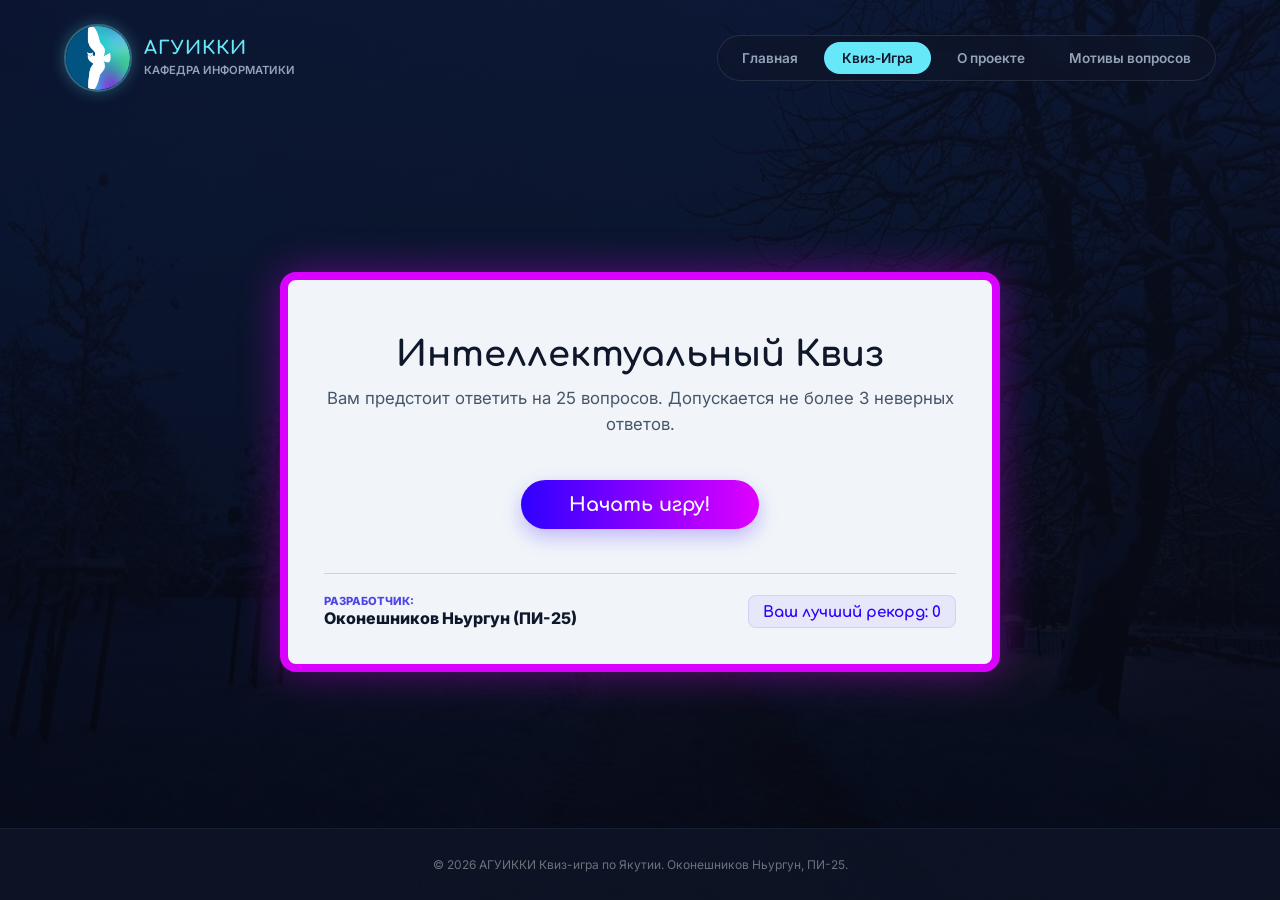
==== game.html @ 8035db46 "Commit Changes" ====
<!DOCTYPE html>
<html lang="ru">
<head>
    <meta charset="UTF-8">
    <meta name="viewport" content="width=device-width, initial-scale=1.0">
    <title>Квиз-игра по Якутии — Игра</title>
    
    <link href="https://fonts.googleapis.com/css2?family=Inter:wght@300;400;600;800&family=Comfortaa:wght@700&display=swap" rel="stylesheet">
    <link rel="stylesheet" href="style.css">
    <style>
        /* Дополнительные стили для мобильной адаптации блока с рекордом */
        .info-row {
            display: flex;
            flex-wrap: wrap;
            justify-content: space-between;
            align-items: center;
            gap: 15px;
            margin-top: 20px;
        }
        .record-badge {
            display: inline-block;
            white-space: nowrap;
        }
        @media (max-width: 600px) {
            .info-row {
                flex-direction: column;
                text-align: center;
            }
        }
    </style>
</head>
<body>

    <canvas id="snowCanvas"></canvas>
    <div id="screenFlash" class="screen-flash"></div>

    <header class="header-container">
        <div class="logo-group">
            <a href="https://aguikki.ru/" target="_blank" class="logo-link">
                <div class="logo-container">
                    <img src="logo.png" alt="Логотип АГУИКИ" class="logo-image" onerror="this.src='https://placehold.co/80x80/0f172a/67e8f9?text=АГИКИ'">
                </div>
            </a>
            <div>
                <h1 class="comfortaa header-title">АГУИККИ</h1>
                <span class="header-subtitle">Кафедра Информатики</span>
            </div>
        </div>

        <nav class="nav-menu">
            <a href="index.html" class="nav-link">Главная</a>
            <a href="game.html" class="nav-link active">Квиз-Игра</a>
            <a href="project.html" class="nav-link">О проекте</a>
            <a href="questions.html" class="nav-link">Мотивы вопросов</a>
        </nav>
    </header>

    <main class="main-container">
        <section class="page-section">
            
            <div id="startScreen" class="card-start">
                <div class="center-content">
                    <h1 class="comfortaa title-main">Интеллектуальный Квиз</h1>
                    <p class="subtitle-main">Вам предстоит ответить на 25 вопросов. Допускается не более 3 неверных ответов.</p>
                </div>

                <div class="btn-center-box">
                    <button id="startGameBtn" class="comfortaa btn-start">Начать игру!</button>
                </div>

                <div class="info-row">
                    <div class="student-details">
                        <div class="student-label">Разработчик:</div>
                        <div class="student-name">Оконешников Ньургун (ПИ-25)</div>
                    </div>
                    <div class="record-badge">
                        <span class="comfortaa">Ваш лучший рекорд: <span id="highScoreVal">0</span></span>
                    </div>
                </div>
            </div>

            <div id="gameScreen" class="card-game hidden">
                <div class="status-bar">
                    <div class="hearts-box">
                        <span class="status-label">Жизни:</span>
                        <div id="livesContainer" class="hearts-box"></div>
                    </div>
                    <div class="score-badge">
                        <span class="comfortaa">Счёт: <span id="currentScore">0</span></span>
                    </div>
                </div>

                <div class="progress-track">
                    <div id="progressBar" class="progress-fill"></div>
                </div>

                <div class="question-box">
                    <span id="questionCategory" class="category-badge">Категория</span>
                    <h2 id="questionText" class="question-title">Загрузка...</h2>
                </div>

                <div id="optionsContainer" class="options-grid"></div>

                <div class="submit-container">
                    <button id="submitAnswerBtn" disabled class="comfortaa btn-submit">
                        Ответить
                    </button>
                </div>
            </div>

            <div id="gameOverScreen" class="card-start hidden">
                <div class="center-content">
                    <h1 class="comfortaa title-main">Квиз завершен!</h1>
                    <div class="record-group">
                        <div class="score-box">
                            <span class="score-box-label">Ваш результат</span>
                            <span id="finalScoreVal" class="score-box-val">0</span>
                        </div>
                        <div id="newRecordBadge" class="record-badge-new hidden">
                            <span class="record-badge-text">🎉 Новый рекорд!</span>
                        </div>
                    </div>
                </div>

                <div class="btn-center-box">
                    <button id="restartGameBtn" class="comfortaa btn-start">Попробовать ещё раз</button>
                </div>
            </div>

        </section>
    </main>

    <footer class="footer-container">
        <p>© 2026 АГУИККИ Квиз-игра по Якутии. Оконешников Ньургун, ПИ-25.</p>
    </footer>

    <script src="script.js"></script>
</body>
</html>
---- style.css ----
html {
    scroll-behavior: smooth;
}

body {
    font-family: 'Inter', sans-serif;
    margin: 0;
    padding: 0;
    min-height: 100vh;
    color: #ffffff;
    display: flex;
    flex-direction: column;
    justify-content: space-between;
    position: relative;
    overflow-x: hidden;
    
    /* Четвертое фото на задний план */
    background: linear-gradient(rgba(10, 15, 30, 0.85), rgba(5, 7, 15, 0.92)), 
                url('7d7f924ccedef58fe0896442cf349aff.jpg') no-repeat center center fixed;
    background-size: cover;
}

/* Декоративный холст снега */
#snowCanvas {
    position: fixed;
    top: 0;
    left: 0;
    width: 100%;
    height: 100%;
    pointer-events: none;
    z-index: 5;
}

.comfortaa {
    font-family: 'Comfortaa', sans-serif;
}

.hidden {
    display: none !important;
}

/* ==========================================
   2. ПОЛНОЭКРАННАЯ ПРЯМОУГОЛЬНАЯ ВСПЫШКА НА ОТВЕТЫ
   ========================================== */
.screen-flash {
    position: fixed;
    top: 0;
    left: 0;
    width: 100vw;
    height: 100vh;
    pointer-events: none;
    z-index: 9999;
    opacity: 0;
    transition: opacity 0.15s ease-out;
}

/* Очень деликатное прямоугольное свечение во весь экран */
.screen-flash.flash-correct {
    background-color: rgba(16, 185, 129, 0.08); /* Приятный прозрачный зеленый */
    opacity: 1;
}

.screen-flash.flash-wrong {
    background-color: rgba(239, 68, 68, 0.08); /* Приятный прозрачный красный */
    opacity: 1;
}

/* ==========================================
   3. ШАПКА САЙТА И НАВИГАЦИЯ
   ========================================== */
.header-container {
    width: 100%;
    max-width: 1200px;
    margin: 0 auto;
    padding: 24px;
    box-sizing: border-box;
    display: flex;
    flex-wrap: wrap;
    justify-content: space-between;
    align-items: center;
    position: relative;
    z-index: 10;
    gap: 16px;
}

.logo-group {
    display: flex;
    align-items: center;
}

/* Ссылка-логотип с плавным увеличением при наведении */
.logo-link {
    text-decoration: none;
    display: inline-block;
}

.logo-container {
    width: 64px;
    height: 64px;
    border-radius: 50%;
    overflow: hidden;
    border: 2px solid rgba(103, 232, 249, 0.4);
    box-shadow: 0 0 15px rgba(103, 232, 249, 0.3);
    margin-right: 12px;
    transition: transform 0.3s cubic-bezier(0.175, 0.885, 0.32, 1.275);
    cursor: pointer;
}

/* Триггер наведения на логотип (увеличивается) */
.logo-link:hover .logo-container {
    transform: scale(1.15);
    border-color: rgba(103, 232, 249, 0.8);
    box-shadow: 0 0 20px rgba(103, 232, 249, 0.5);
}

.logo-image {
    width: 100%;
    height: 100%;
    object-fit: cover;
}

.header-title {
    font-size: 1.15rem;
    color: #67e8f9;
    margin: 0;
    letter-spacing: 0.05em;
}

.header-subtitle {
    font-size: 0.7rem;
    text-transform: uppercase;
    color: #94a3b8;
    font-weight: 600;
}

/* Навигационное меню (обычные ссылки) */
.nav-menu {
    display: flex;
    gap: 8px;
    background-color: rgba(15, 23, 42, 0.6);
    padding: 6px;
    border-radius: 9999px;
    border: 1px solid rgba(255, 255, 255, 0.1);
    backdrop-filter: blur(8px);
}

.nav-link {
    text-decoration: none;
    color: #94a3b8;
    padding: 8px 18px;
    border-radius: 9999px;
    font-weight: 600;
    font-size: 0.85rem;
    cursor: pointer;
    transition: all 0.3s ease;
}

.nav-link:hover {
    color: #ffffff;
}

.nav-link.active {
    background-color: #67e8f9;
    color: #0f172a;
}

/* ==========================================
   4. СТРУКТУРА СТРАНИЦ
   ========================================== */
.main-container {
    flex: 1;
    width: 100%;
    max-width: 1100px;
    margin: 0 auto;
    padding: 24px;
    box-sizing: border-box;
    display: flex;
    align-items: center;
    justify-content: center;
    position: relative;
    z-index: 10;
}

.page-section {
    width: 100%;
    animation: fadeSlideIn 0.5s ease-out forwards;
}

@keyframes fadeSlideIn {
    from {
        opacity: 0;
        transform: translateY(15px);
    }
    to {
        opacity: 1;
        transform: translateY(0);
    }
}

/* Двухколоночная сетка */
.home-grid {
    display: grid;
    grid-template-columns: 1fr;
    gap: 40px;
    align-items: center;
    width: 100%;
}

@media (min-width: 768px) {
    .home-grid {
        grid-template-columns: 1.2fr 0.8fr;
    }
}

.home-text-side {
    text-align: left;
}

.welcome-badge {
    display: inline-block;
    background-color: rgba(103, 232, 249, 0.1);
    color: #67e8f9;
    border: 1px solid rgba(103, 232, 249, 0.2);
    padding: 6px 14px;
    border-radius: 9999px;
    font-size: 0.75rem;
    font-weight: bold;
    text-transform: uppercase;
    margin-bottom: 16px;
}

.main-heading {
    font-size: 2.2rem;
    line-height: 1.3;
    margin: 0 0 16px 0;
    color: #ffffff;
}

.main-paragraph {
    font-size: 1rem;
    line-height: 1.6;
    color: #cbd5e1;
    margin-bottom: 16px;
}

/* Скругленная статичная рамка для картинок (курсор-палец и зум убраны) */
.home-image-side {
    display: flex;
    justify-content: center;
    align-items: center;
}

.rounded-image-wrapper {
    width: 100%;
    max-width: 320px;
    aspect-ratio: 4 / 5;
    border-radius: 24px;
    overflow: hidden;
    border: 4px solid rgba(103, 232, 249, 0.4);
    box-shadow: 0 10px 30px rgba(103, 232, 249, 0.15);
    background-color: #020617;
}

.rounded-decor-image {
    width: 100%;
    height: 100%;
    object-fit: cover;
    display: block;
}

/* ==========================================
   5. СТАРТОВАЯ И ФИНАЛЬНАЯ КАРТОЧКА КВИЗА (Светлая тема)
   ========================================== */
.card-start {
    width: 100%;
    max-width: 720px;
    margin: 0 auto;
    background-color: #f1f5f9;
    color: #0f172a;
    border: 8px solid #d900ff;
    border-radius: 16px;
    padding: 36px;
    box-sizing: border-box;
    box-shadow: 0 0 40px rgba(217, 0, 255, 0.4);
    min-height: 400px;
    display: flex;
    flex-direction: column;
    justify-content: space-between;
}

.center-content {
    text-align: center;
    margin: auto 0;
}

.title-main {
    font-size: 2.2rem;
    color: #0f172a;
    margin: 0 0 12px 0;
    font-weight: 800;
}

.subtitle-main {
    font-size: 1.05rem;
    color: #475569;
    margin: 0;
    line-height: 1.5;
}

.btn-center-box {
    margin: 24px 0;
    text-align: center;
}

.btn-start {
    background: linear-gradient(to right, #2F00FF, #E000FF);
    color: #ffffff;
    text-decoration: none;
    font-size: 1.2rem;
    font-weight: bold;
    padding: 14px 48px;
    border: none;
    border-radius: 9999px;
    cursor: pointer;
    box-shadow: 0 8px 20px rgba(47, 0, 255, 0.25);
    display: inline-block;
    transition: all 0.3s ease;
}

.btn-start:hover {
    transform: translateY(-2px);
    box-shadow: 0 12px 25px rgba(224, 0, 255, 0.4);
}

.info-row {
    display: flex;
    justify-content: space-between;
    align-items: flex-end;
    border-top: 1px solid #cbd5e1;
    padding-top: 20px;
    margin-top: 20px;
}

.student-details {
    text-align: left;
    font-size: 0.85rem;
    color: #475569;
}

.student-label {
    font-size: 0.7rem;
    text-transform: uppercase;
    color: #4f46e5;
    font-weight: 800;
}

.student-name {
    color: #0f172a;
    font-weight: 800;
    font-size: 1rem;
}

.record-badge {
    color: #2f00ff;
    font-weight: 800;
    font-size: 0.95rem;
    background-color: rgba(47, 0, 255, 0.05);
    padding: 6px 14px;
    border-radius: 8px;
    border: 1px solid rgba(47, 0, 255, 0.1);
}

/* ==========================================
   6. ИГРОВАЯ КАРТОЧКА КВИЗА (Темная тема)
   ========================================== */
.card-game {
    width: 100%;
    max-width: 720px;
    margin: 0 auto;
    background-color: rgba(15, 23, 42, 0.9);
    border: 3px solid rgba(103, 232, 249, 0.4);
    border-radius: 16px;
    padding: 30px;
    box-sizing: border-box;
    backdrop-filter: blur(12px);
    min-height: 460px;
    display: flex;
    flex-direction: column;
    justify-content: space-between;
    box-shadow: 0 15px 35px rgba(0, 0, 0, 0.5);
}

.status-bar {
    display: flex;
    justify-content: space-between;
    align-items: center;
    border-bottom: 1px solid rgba(255, 255, 255, 0.1);
    padding-bottom: 12px;
}

.status-label {
    font-size: 0.75rem;
    text-transform: uppercase;
    color: #67e8f9;
    font-weight: 800;
    margin-right: 8px;
}

.score-badge {
    background-color: rgba(255, 255, 255, 0.05);
    padding: 6px 14px;
    border-radius: 8px;
    border: 1px solid rgba(255, 255, 255, 0.1);
    font-weight: 800;
}

.progress-track {
    width: 100%;
    height: 6px;
    background-color: rgba(255, 255, 255, 0.1);
    border-radius: 9999px;
    margin-top: 14px;
    overflow: hidden;
}

.progress-fill {
    height: 100%;
    background: linear-gradient(to right, #22d3ee, #d900ff);
    width: 0%;
    transition: width 0.4s ease;
}

.question-box {
    margin: 20px 0;
    text-align: center;
}

.category-badge {
    font-size: 0.75rem;
    text-transform: uppercase;
    color: #22d3ee;
    font-weight: 800;
    letter-spacing: 0.1em;
    display: block;
    margin-bottom: 6px;
}

.question-title {
    font-size: 1.15rem;
    font-weight: 600;
    line-height: 1.5;
    margin: 0;
}

.options-grid {
    display: flex;
    flex-direction: column;
    gap: 10px;
    margin-bottom: 20px;
}

/* Кнопки ответов */
.btn-option {
    width: 100%;
    text-align: left;
    background-color: rgba(30, 41, 59, 0.7);
    border: 1px solid rgba(255, 255, 255, 0.1);
    color: #ffffff;
    padding: 14px 20px;
    border-radius: 10px;
    display: flex;
    justify-content: space-between;
    align-items: center;
    cursor: pointer;
    box-sizing: border-box;
    font-size: 0.9rem;
    font-weight: 600;
    transition: all 0.2s ease;
}

.btn-option:hover:not(:disabled) {
    background-color: rgba(51, 65, 85, 0.8);
    transform: translateX(4px);
}

.btn-option-selected {
    background-color: rgba(30, 58, 138, 0.9) !important;
    border-color: #22d3ee !important;
    box-shadow: 0 0 12px rgba(34, 211, 238, 0.2);
}

.btn-option-correct {
    background-color: rgba(16, 185, 129, 0.8) !important;
    border-color: #34d399 !important;
}

.btn-option-wrong {
    background-color: rgba(239, 68, 68, 0.8) !important;
    border-color: #f87171 !important;
}

.check-circle {
    width: 20px;
    height: 20px;
    border-radius: 50%;
    border: 2px solid rgba(255, 255, 255, 0.25);
    display: flex;
    align-items: center;
    justify-content: center;
    font-size: 11px;
    font-weight: bold;
    color: transparent;
}

/* Кнопка "Ответить" */
.submit-container {
    text-align: center;
}

.btn-submit {
    color: #ffffff;
    font-weight: bold;
    padding: 11px 44px;
    border-radius: 9999px;
    border: none;
    transition: all 0.3s ease;
}

.btn-submit:disabled {
    background-color: #334155;
    color: #64748b;
    cursor: not-allowed;
}

.btn-submit:not(:disabled) {
    background: linear-gradient(to right, #2F00FF, #E000FF);
    cursor: pointer;
}

.btn-submit:not(:disabled):hover {
    transform: scale(1.03);
}

/* ==========================================
   7. РЕЗУЛЬТАТЫ КВИЗА В КОНЦЕ
   ========================================== */
.record-group {
    display: flex;
    justify-content: center;
    gap: 16px;
    margin-top: 16px;
}

.score-box {
    background-color: #ffffff;
    padding: 12px 24px;
    border-radius: 10px;
    border: 1px solid #cbd5e1;
}

.score-box-label {
    display: block;
    font-size: 0.7rem;
    color: #64748b;
    text-transform: uppercase;
    font-weight: bold;
}

.score-box-val {
    font-size: 1.6rem;
    font-weight: bold;
    color: #4f46e5;
}

.record-badge-new {
    background-color: rgba(217, 0, 255, 0.1);
    padding: 12px 24px;
    border-radius: 10px;
    border: 1px solid rgba(217, 0, 255, 0.2);
}

.record-badge-label {
    display: block;
    font-size: 0.7rem;
    color: #d900ff;
    text-transform: uppercase;
    font-weight: bold;
}

.record-badge-text {
    font-size: 1.3rem;
    font-weight: bold;
    color: #d900ff;
}

.footer-student-info {
    text-align: center;
    font-size: 0.8rem;
    color: #475569;
    border-top: 1px solid #cbd5e1;
    padding-top: 16px;
    font-weight: bold;
}

.icon-circle {
    display: inline-flex;
    padding: 12px;
    background-color: #e0e7ff;
    border-radius: 50%;
    color: #4f46e5;
    margin-bottom: 12px;
}

.svg-icon {
    width: 48px;
    height: 48px;
}

/* ==========================================
   8. ПОДВАЛ (ФУТЕР)
   ========================================== */
.footer-container {
    width: 100%;
    padding: 16px;
    box-sizing: border-box;
    text-align: center;
    font-size: 0.75rem;
    color: rgba(255, 255, 255, 0.4);
    background-color: rgba(15, 23, 42, 0.7);
    border-top: 1px solid rgba(255, 255, 255, 0.05);
    position: relative;
    z-index: 10;
}
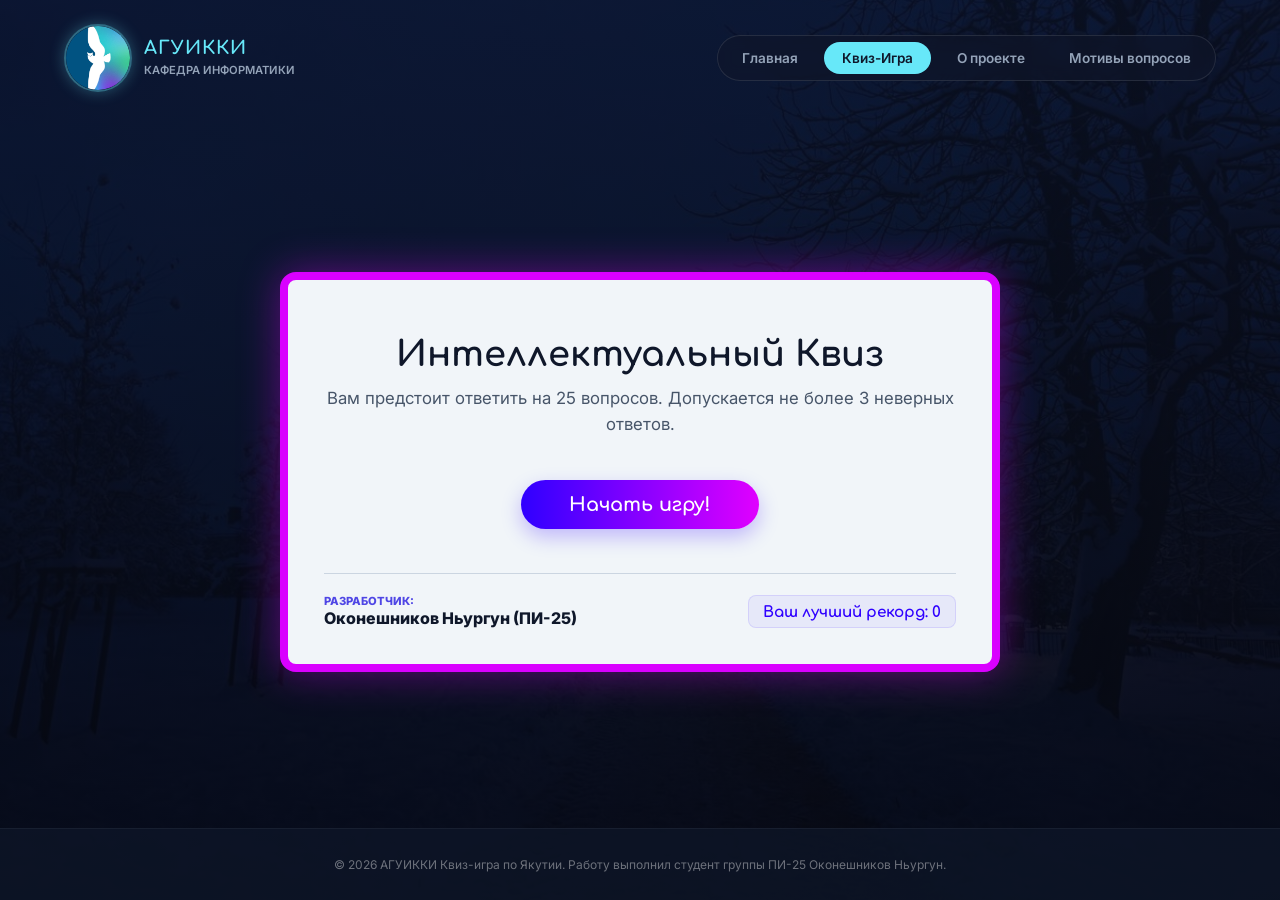
==== commit b9545d87: "Update game.html" ====
--- a/game.html
+++ b/game.html
@@ -131,9 +131,9 @@
     </main>
 
     <footer class="footer-container">
-        <p>© 2026 АГУИККИ Квиз-игра по Якутии. Оконешников Ньургун, ПИ-25.</p>
+        <p>© 2026 АГУИККИ Квиз-игра по Якутии. Работу выполнил студент группы ПИ-25 Оконешников Ньургун.</p>
     </footer>
 
     <script src="script.js"></script>
 </body>
-</html>+</html>
